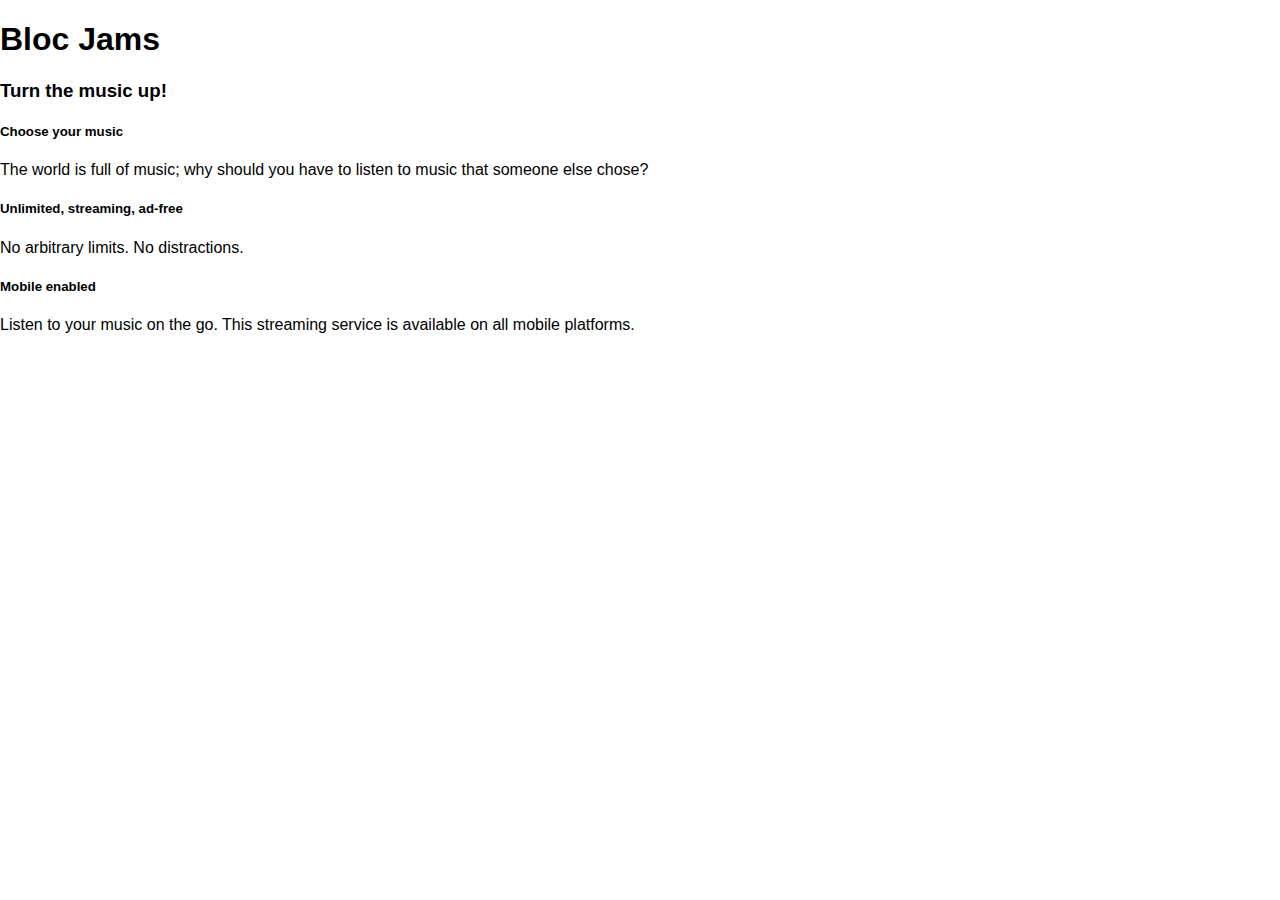
==== index.html @ 945f9c21 "not done yet. after adding images" ====
<!DOCTYPE html>
<html>
  <head>
    <title>Bloc Jams</title>
    <link rel="stylesheet" type="text/css" href="http://fonts.googleapis.com/css?family=Open+Sans:400,800,600,700,300">
    <link rel="stylesheet" type="text/css" href="http://code.ionicframework.com/ionicons/2.0.1/css/ionicons.min.css">  
    <link rel="stylesheet" type="text/css" href="styles/normalize.css">
    <link rel="stylesheet" type="text/css" href="style/main.css">
  </head>
  <body>
      <div>
      </div>
      <div>
          <h1>Bloc Jams</h1>
          <h3>Turn the music up!</h3>
      </div>
      <div>
          <div>
              <h5>Choose your music</h5>
              <p>The world is full of music; why should you have to listen to music that someone else chose?</p>
          </div>
          <div>
              <h5>Unlimited, streaming, ad-free</h5>
              <p>No arbitrary limits. No distractions.</p>
          </div>
          <div>
              <h5>Mobile enabled</h5>
              <p>Listen to your music on the go. This streaming service is available on all mobile platforms.</p>
          </div>
      </div>
  </body>

</html>
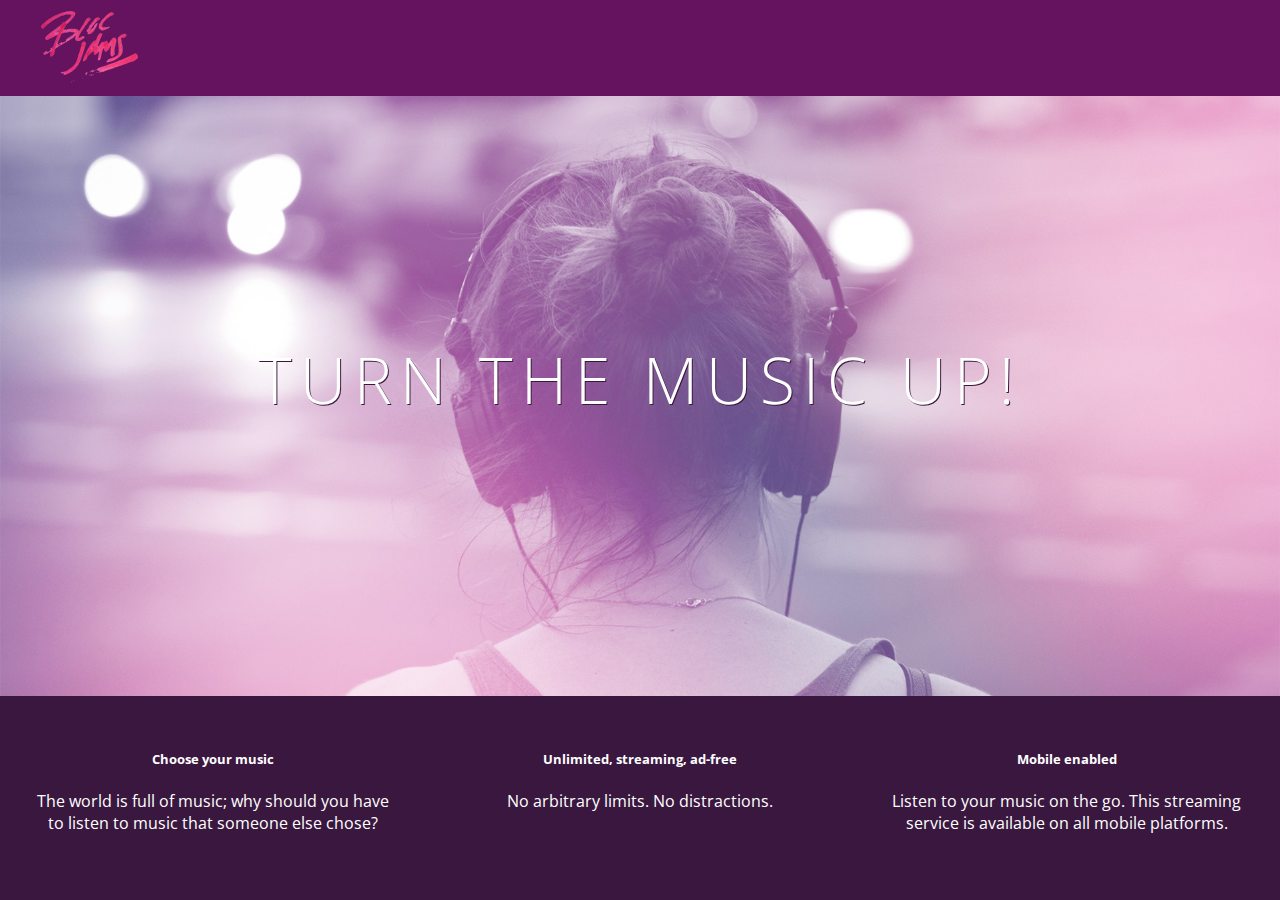
==== commit 4d950a16: "checkpoint-7 done" ====
--- a/index.html
+++ b/index.html
@@ -5,29 +5,32 @@
     <link rel="stylesheet" type="text/css" href="http://fonts.googleapis.com/css?family=Open+Sans:400,800,600,700,300">
     <link rel="stylesheet" type="text/css" href="http://code.ionicframework.com/ionicons/2.0.1/css/ionicons.min.css">  
     <link rel="stylesheet" type="text/css" href="styles/normalize.css">
-    <link rel="stylesheet" type="text/css" href="style/main.css">
+    <link rel="stylesheet" type="text/css" href="styles/main.css">
   </head>
-  <body>
-      <div>
-      </div>
-      <div>
-          <h1>Bloc Jams</h1>
-          <h3>Turn the music up!</h3>
-      </div>
-      <div>
-          <div>
-              <h5>Choose your music</h5>
-              <p>The world is full of music; why should you have to listen to music that someone else chose?</p>
+  <body class="landing">
+      <nav class="navbar">
+          <img src="assets/images/bloc_jams_logo.png" alt="bloc jams logo" class="logo">
+      </nav>
+      <section class="hero-content">
+          <h1 class="hero-title">Turn the music up!</h1>
+      </section>
+      <section class="selling-points">
+          <div class="point">
+              <span class="ion-music-note"></span>
+              <h5 class="point-title">Choose your music</h5>
+              <p class="point-description">The world is full of music; why should you have to listen to music that someone else chose?</p>
           </div>
-          <div>
-              <h5>Unlimited, streaming, ad-free</h5>
-              <p>No arbitrary limits. No distractions.</p>
+          <div class="point">
+              <span class="ion-radio-waves"></span>
+              <h5 class="point-title">Unlimited, streaming, ad-free</h5>
+              <p class="point-description">No arbitrary limits. No distractions.</p>
           </div>
-          <div>
-              <h5>Mobile enabled</h5>
-              <p>Listen to your music on the go. This streaming service is available on all mobile platforms.</p>
+          <div class="point">
+              <span class="ion-iphone"></span>
+              <h5 class="point-title">Mobile enabled</h5>
+              <p class="point-description">Listen to your music on the go. This streaming service is available on all mobile platforms.</p>
           </div>
-      </div>
+      </section>
   </body>
 
 </html>
--- a/styles/main.css
+++ b/styles/main.css
@@ -0,0 +1,66 @@
+html {
+    height: 100%;
+    font-size: 100%;
+}
+
+body {
+    font-family: 'Open Sans';
+    color: white;
+    min-height: 100%;
+}
+
+body.landing {
+    background-color: rgb(58,23,63);
+}
+
+.navbar {
+    padding: .5rem;
+    background-color: rgb(101,18,95);
+}
+
+.navbar .logo {
+    position: relative;
+    left: 2rem;
+}
+
+.hero-content {
+    position: relative;
+    min-height: 600px;
+    background-image: url(../assets/images/bloc_jams_bg.jpg);
+    background-repeat: no-repeat;
+    background-position: center center;
+    background-size: cover;
+}
+
+.hero-content .hero-title {
+    position: absolute;
+    top: 40%;
+    -webkit-transform: translateY(-50%);
+    -moz-transform: translateY(-50%);
+    -ms-transform: translateY(-50%);
+    transform: translateY(-50%);
+    width: 100%;
+    text-align: center;
+    font-size: 4rem;
+    font-weight: 300;
+    text-transform: uppercase;
+    letter-spacing: 0.5rem;
+    text-shadow: 1px 1px 0px rgb(58,23, 63);
+}
+
+.selling-points {
+    position: relative;
+    display: table;
+    width: 100%;
+    -webkit-box-sizing: border-box;
+    -moz-box-sizing: border-box;
+    box-sizing: border-box;
+}
+
+.point {
+    display: table-cell;
+    position: relative;
+    width: 33.3%;
+    padding: 2rem;
+    text-align: center;
+}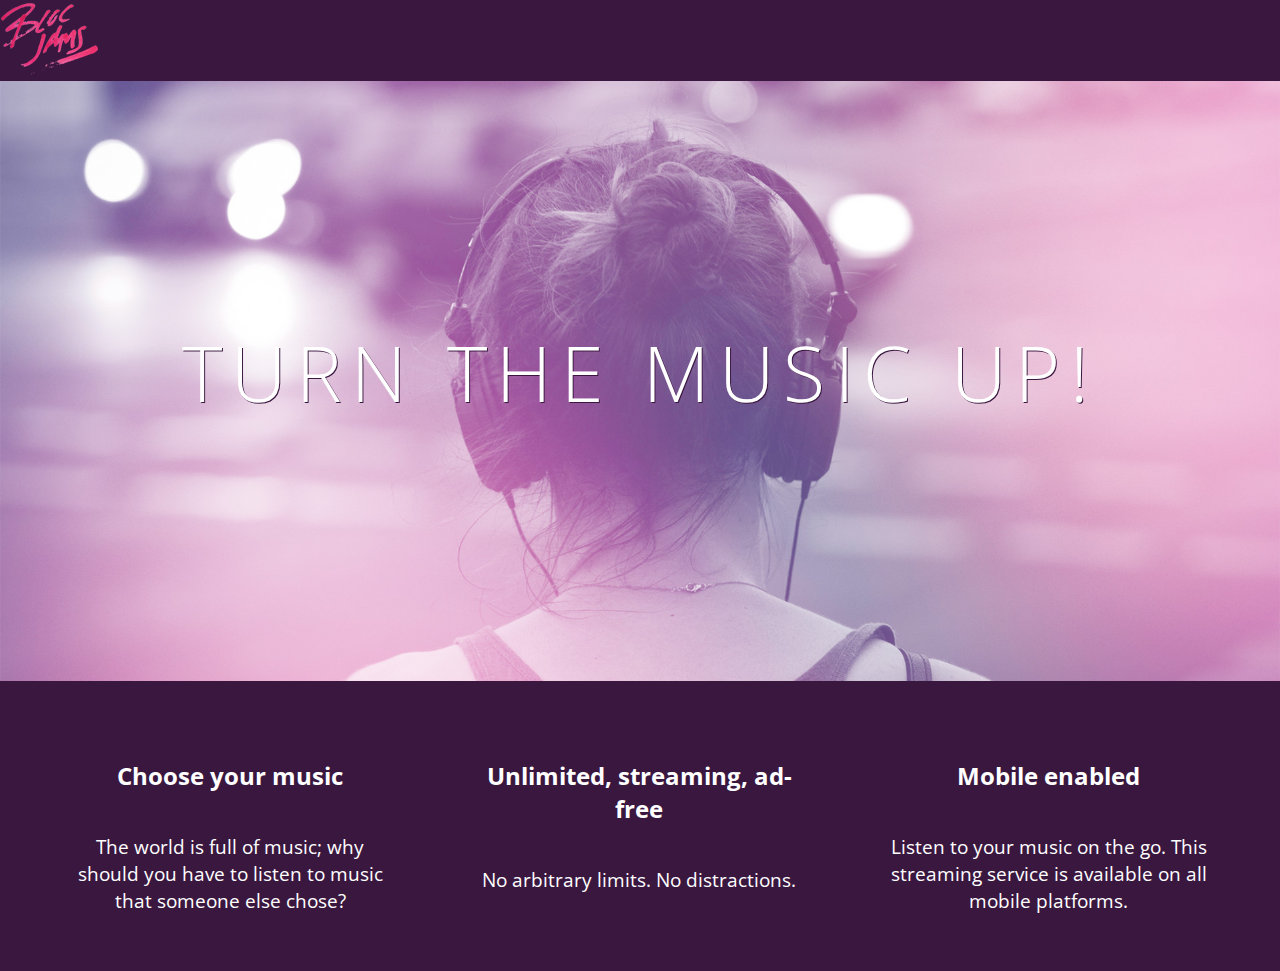
==== commit 14df4e4e: "checkpoint-8" ====
--- a/index.html
+++ b/index.html
@@ -2,10 +2,12 @@
 <html>
   <head>
     <title>Bloc Jams</title>
+    <meta name="viewport" content="width=device-width, initial-scale=1">
     <link rel="stylesheet" type="text/css" href="http://fonts.googleapis.com/css?family=Open+Sans:400,800,600,700,300">
     <link rel="stylesheet" type="text/css" href="http://code.ionicframework.com/ionicons/2.0.1/css/ionicons.min.css">  
     <link rel="stylesheet" type="text/css" href="styles/normalize.css">
     <link rel="stylesheet" type="text/css" href="styles/main.css">
+    <link rel="stylesheet" type="text/css" href="styles/landing.css">
   </head>
   <body class="landing">
       <nav class="navbar">
@@ -14,18 +16,18 @@
       <section class="hero-content">
           <h1 class="hero-title">Turn the music up!</h1>
       </section>
-      <section class="selling-points">
-          <div class="point">
+      <section class="selling-points container">
+          <div class="point column third">
               <span class="ion-music-note"></span>
               <h5 class="point-title">Choose your music</h5>
               <p class="point-description">The world is full of music; why should you have to listen to music that someone else chose?</p>
           </div>
-          <div class="point">
+          <div class="point column third">
               <span class="ion-radio-waves"></span>
               <h5 class="point-title">Unlimited, streaming, ad-free</h5>
               <p class="point-description">No arbitrary limits. No distractions.</p>
           </div>
-          <div class="point">
+          <div class="point column third">
               <span class="ion-iphone"></span>
               <h5 class="point-title">Mobile enabled</h5>
               <p class="point-description">Listen to your music on the go. This streaming service is available on all mobile platforms.</p>
--- a/styles/main.css
+++ b/styles/main.css
@@ -1,3 +1,9 @@
+*, *::before, *::after {
+    -moz-box-sizing: boder-box;
+    -webkit-box-sizing: boder-box;
+    box-sizing: border-box;
+}
+
 html {
     height: 100%;
     font-size: 100%;
@@ -9,58 +15,28 @@
     min-height: 100%;
 }
 
-body.landing {
-    background-color: rgb(58,23,63);
+.container {
+    margin: 0 auto;
+    max-width: 64rem;
 }
 
-.navbar {
-    padding: .5rem;
-    background-color: rgb(101,18,95);
+@media (min-width: 640px){
+    html {font-size: 112%;}
+    
+    .column {
+        float: left;
+        padding-right: 1rem;
+        padding-left: 1rem;
+    }
+    
+    .column.full { width: 100%;}
+    .column.two-thirds { width: 66.7%;}
+    .column.half { width: 50%;}
+    .column.third { width: 33.3%;}
+    .column.fourth { width: 25%;}
+    .column.flow-opposite { float: right;}
 }
 
-.navbar .logo {
-    position: relative;
-    left: 2rem;
+@media (min-width:1024px){
+    html {font-size: 120%;}
 }
-
-.hero-content {
-    position: relative;
-    min-height: 600px;
-    background-image: url(../assets/images/bloc_jams_bg.jpg);
-    background-repeat: no-repeat;
-    background-position: center center;
-    background-size: cover;
-}
-
-.hero-content .hero-title {
-    position: absolute;
-    top: 40%;
-    -webkit-transform: translateY(-50%);
-    -moz-transform: translateY(-50%);
-    -ms-transform: translateY(-50%);
-    transform: translateY(-50%);
-    width: 100%;
-    text-align: center;
-    font-size: 4rem;
-    font-weight: 300;
-    text-transform: uppercase;
-    letter-spacing: 0.5rem;
-    text-shadow: 1px 1px 0px rgb(58,23, 63);
-}
-
-.selling-points {
-    position: relative;
-    display: table;
-    width: 100%;
-    -webkit-box-sizing: border-box;
-    -moz-box-sizing: border-box;
-    box-sizing: border-box;
-}
-
-.point {
-    display: table-cell;
-    position: relative;
-    width: 33.3%;
-    padding: 2rem;
-    text-align: center;
-}--- a/styles/landing.css
+++ b/styles/landing.css
@@ -0,0 +1,48 @@
+body.landing {
+     background-color: rgb(58,23,63);
+ }
+ 
+ .hero-content {
+     position: relative;
+     min-height: 600px;
+     background-image: url(../assets/images/bloc_jams_bg.jpg);
+     background-repeat: no-repeat;
+     background-position: center center;
+     background-size: cover;
+ }
+ 
+ .hero-content .hero-title {
+     position: absolute;
+     top: 40%;
+     -webkit-transform: translateY(-50%);
+     -moz-transform: translateY(-50%);
+     transform: translateY(-50%);
+     width: 100%;
+     text-align: center;
+     font-size: 4rem;
+     font-weight: 300;
+     text-transform: uppercase;
+     letter-spacing: 0.5rem;
+     text-shadow: 1px 1px 0px rgb(58,23,63);
+ }
+ 
+ .selling-points {
+     position: relative;
+ }
+ 
+ .point {
+     position: relative;
+     padding: 2rem;
+     text-align: center;
+ }
+ 
+ .point .point-title {
+     font-size: 1.25rem;
+ }
+ 
+ .ion-music-note,
+ .ion-radio-waves,
+ .ion-iphone {
+     color: rgb(233,50,117);
+     font-size: 5rem;
+ }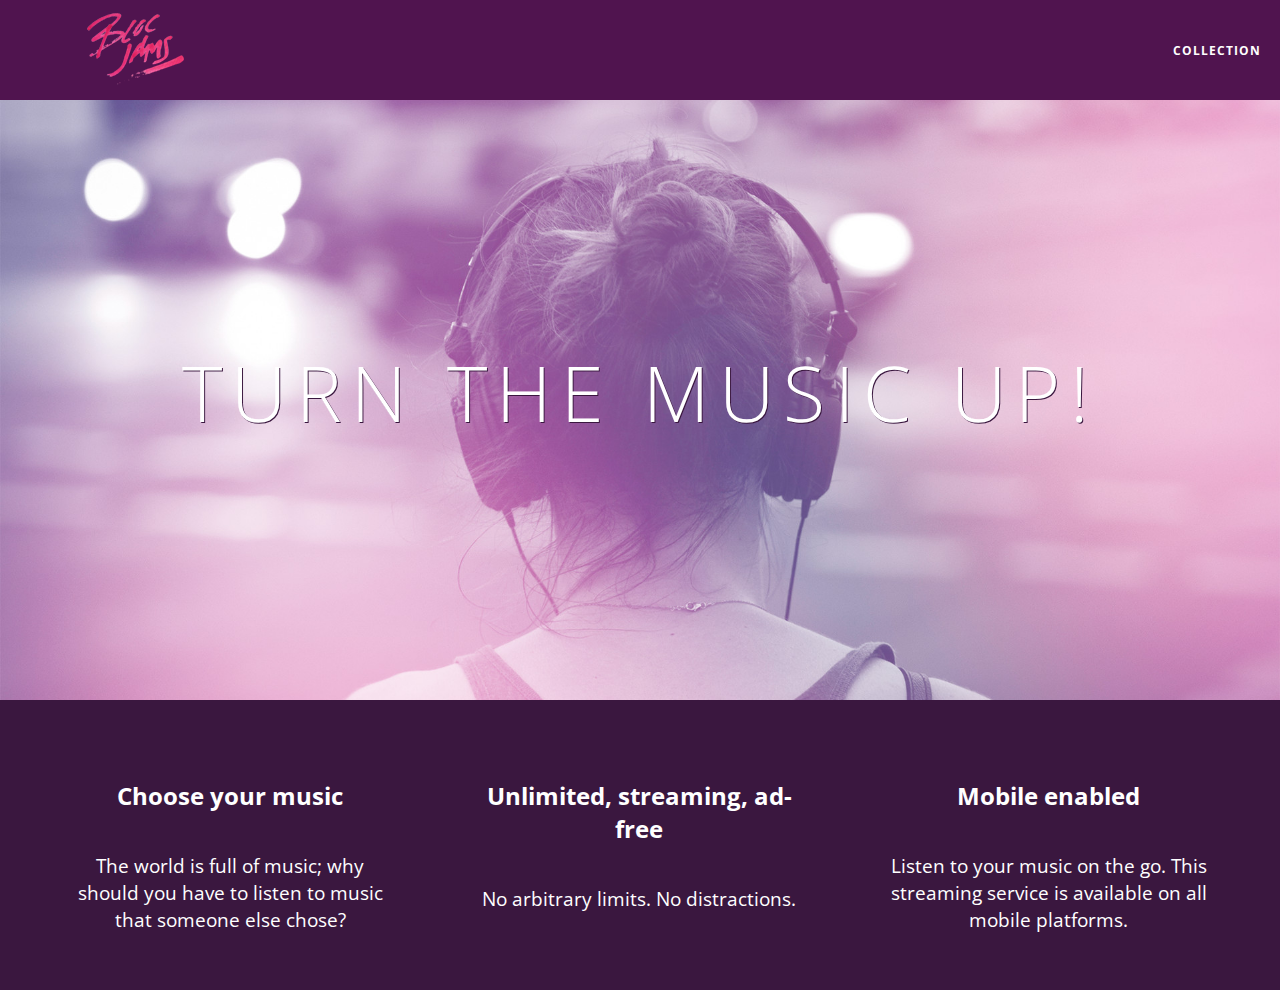
==== commit 401cd017: "checkpoint-9" ====
--- a/index.html
+++ b/index.html
@@ -11,12 +11,17 @@
   </head>
   <body class="landing">
       <nav class="navbar">
-          <img src="assets/images/bloc_jams_logo.png" alt="bloc jams logo" class="logo">
+          <a href="index.html" class="logo">
+            <img src="assets/images/bloc_jams_logo.png" alt="bloc jams logo" class="logo">
+          </a>
+          <div class="links-container">
+              <a href="collection.html" class="navbar-link">Collection</a>
+          </div>
       </nav>
       <section class="hero-content">
           <h1 class="hero-title">Turn the music up!</h1>
       </section>
-      <section class="selling-points container">
+      <section class="selling-points container clearfix">
           <div class="point column third">
               <span class="ion-music-note"></span>
               <h5 class="point-title">Choose your music</h5>
--- a/styles/main.css
+++ b/styles/main.css
@@ -15,11 +15,64 @@
     min-height: 100%;
 }
 
+.navbar {
+    position: relative;
+    padding: 0.5rem;
+    background-color: rgba(101,18,95,0.5);
+    z-index: 1;
+}
+
+.navbar .logo {
+    position: relative;
+    left: 2rem;
+    cursor: pointer;
+}
+
+.navbar .links-container {
+    display: table;
+    position: absolute;
+    top: 0;
+    right: 0;
+    height: 100px;
+    color: white;
+    text-decoration: none;
+}
+
+.links-container .navbar-link {
+    display: table-cell;
+    position: relative;
+    height: 100%;
+    padding-left: 1rem;
+    padding-right: 1rem;
+    vertical-align: middle;
+    color: white;
+    font-size: .635rem;
+    letter-spacing: .05rem;
+    font-weight: 700;
+    text-transform: uppercase;
+    text-decoration: none;
+    cursor: pointer;
+}
+
+.links-container .navbar-link:hover {
+    color: rgb(233, 50, 117);
+}
+
+.clearfix::before,
+.clearfix::after {
+    content: " ";
+    display: table;
+}
+
+.clearfix::after {
+    clear: both;
+}
+
+
 .container {
     margin: 0 auto;
     max-width: 64rem;
 }
-
 @media (min-width: 640px){
     html {font-size: 112%;}
     
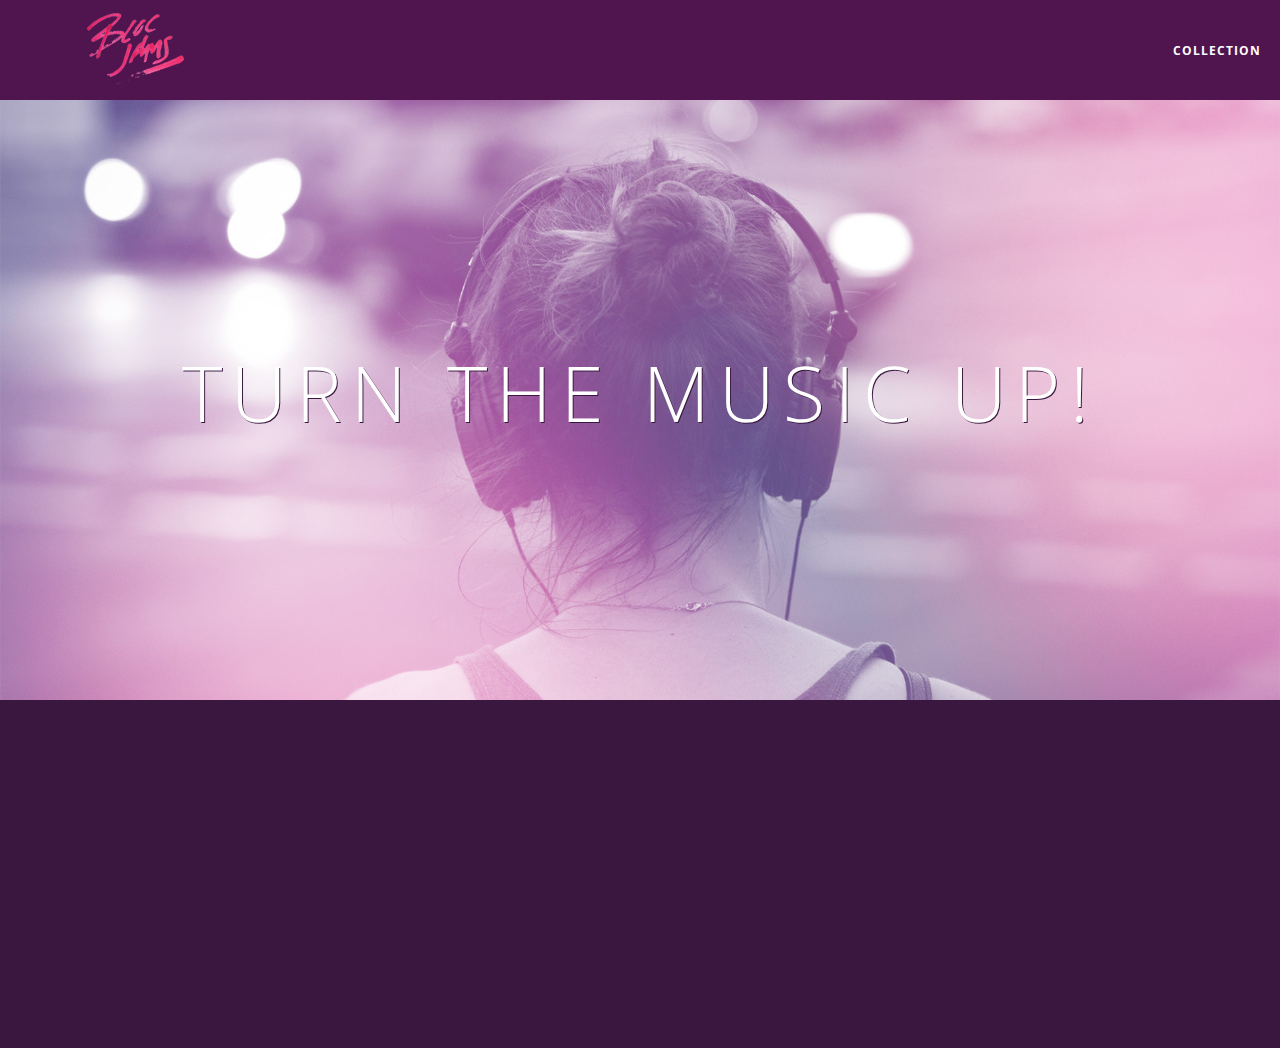
==== commit 58ac813e: "finished checkpoint 4 real" ====
--- a/index.html
+++ b/index.html
@@ -38,6 +38,7 @@
               <p class="point-description">Listen to your music on the go. This streaming service is available on all mobile platforms.</p>
           </div>
       </section>
+      <script src="scripts/landing.js"></script>
   </body>
 
 </html>
--- a/styles/main.css
+++ b/styles/main.css
@@ -73,6 +73,11 @@
     margin: 0 auto;
     max-width: 64rem;
 }
+
+.container .narrow {
+    max-width: 56rem;    
+}
+
 @media (min-width: 640px){
     html {font-size: 112%;}
     
--- a/styles/landing.css
+++ b/styles/landing.css
@@ -34,6 +34,16 @@
      position: relative;
      padding: 2rem;
      text-align: center;
+     opacity: 0;
+     -webkit-transform: scaleX(0.9) translateY(3rem);
+     -moz-transform: scaleX(0.9) translateY(3rem);
+     transform: scaleX(0.9) translateY(3rem);
+     -webkit-transition: all 0.25s ease-in-out;
+     -moz-transition: all 0.25s ease-in-out;
+     transition: all 0.25s ease-in-out;
+     -webkit-transition-delay: 0.2s;
+     -moz-transition-delay: 0.2s;
+     transition-delay: 0.2s;     
  }
  
  .point .point-title {
